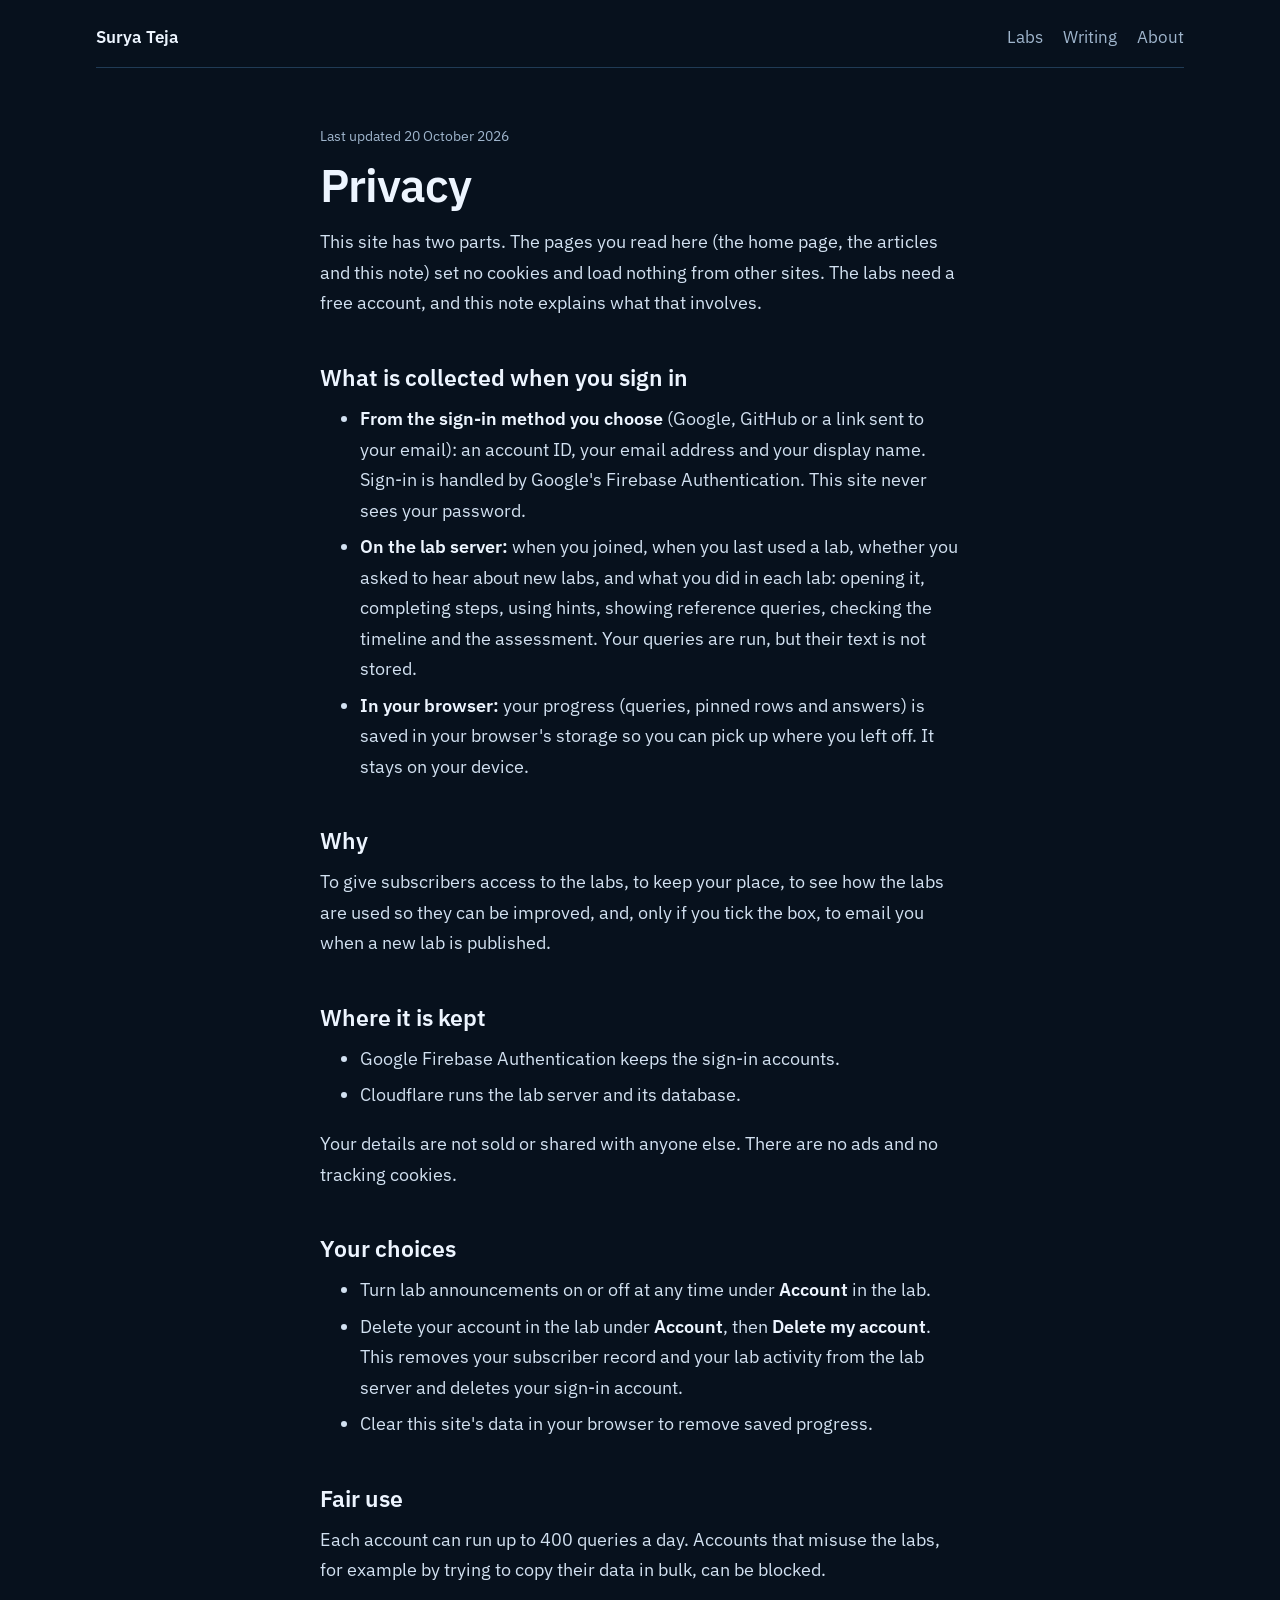
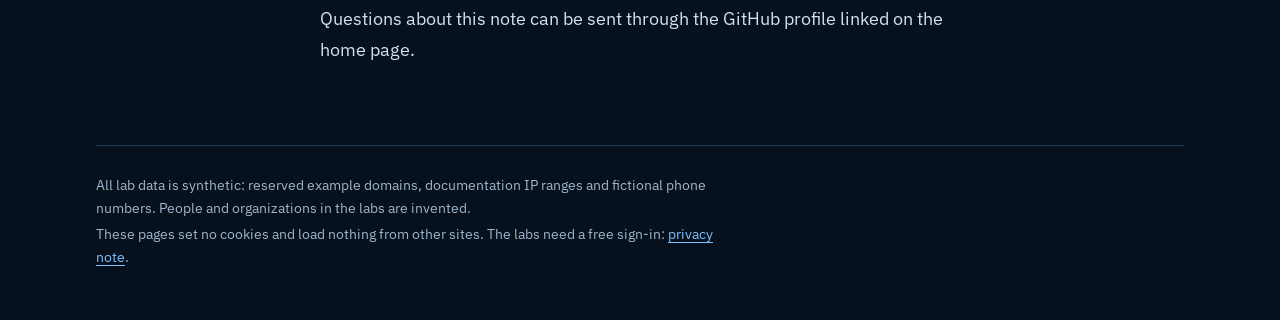
==== privacy/index.html @ 30e9e79c "Site: landing page, article, privacy note and the s01 lab sign-in page History was reset on 2026-10-" ====
<!doctype html>
<html lang="en">
<head>
<meta charset="utf-8">
<meta http-equiv="Content-Security-Policy" content="default-src 'none'; style-src 'self'; font-src 'self'; img-src 'self' data:; base-uri 'none'; form-action 'none'">
<meta name="viewport" content="width=device-width, initial-scale=1">
<meta name="color-scheme" content="dark">
<title>Privacy: Surya Teja</title>
<meta name="description" content="What the labs collect when you sign in, why, where it is kept and how to delete it.">
<link rel="canonical" href="https://suryatejakaniki.github.io/privacy/">
<meta property="og:type" content="website">
<meta property="og:title" content="Privacy: Surya Teja">
<meta property="og:description" content="What the labs collect when you sign in, why, where it is kept and how to delete it.">
<meta property="og:url" content="https://suryatejakaniki.github.io/privacy/">
<link rel="icon" href="data:image/svg+xml,%3Csvg xmlns='http://www.w3.org/2000/svg' viewBox='0 0 32 32'%3E%3Crect width='32' height='32' rx='8' fill='%2307111d'/%3E%3Ccircle cx='14' cy='14' r='7' fill='none' stroke='%232583ff' stroke-width='3'/%3E%3Cpath d='M19.5 19.5l6 6' stroke='%2328dfc8' stroke-width='3' stroke-linecap='round'/%3E%3C/svg%3E">
<link rel="preload" href="/assets/fonts/ibm-plex-sans-latin-400-normal.woff2" as="font" type="font/woff2" crossorigin>
<link rel="stylesheet" href="/assets/site.css">
</head>
<body>
<a class="skip" href="#main">Skip to content</a>
<header class="site-head">
  <a class="wordmark" href="/">Surya Teja</a>
  <nav aria-label="Site">
    <a href="/#labs">Labs</a>
    <a href="/#writing">Writing</a>
    <a href="/#about">About</a>
  </nav>
</header>
<main id="main" class="post">
  <article>
    <header class="post-head">
      <p class="post-meta"><span>Last updated <time datetime="2026-10-20">20 October 2026</time></span></p>
      <h1>Privacy</h1>
    </header>
    <div class="prose">
<p>This site has two parts. The pages you read here (the home page, the articles and this note) set no cookies and load nothing from other sites. The labs need a free account, and this note explains what that involves.</p>
<h2>What is collected when you sign in</h2>
<ul>
<li><strong>From the sign-in method you choose</strong> (Google, GitHub or a link sent to your email): an account ID, your email address and your display name. Sign-in is handled by Google&#39;s Firebase Authentication. This site never sees your password.</li>
<li><strong>On the lab server:</strong> when you joined, when you last used a lab, whether you asked to hear about new labs, and what you did in each lab: opening it, completing steps, using hints, showing reference queries, checking the timeline and the assessment. Your queries are run, but their text is not stored.</li>
<li><strong>In your browser:</strong> your progress (queries, pinned rows and answers) is saved in your browser&#39;s storage so you can pick up where you left off. It stays on your device.</li>
</ul>
<h2>Why</h2>
<p>To give subscribers access to the labs, to keep your place, to see how the labs are used so they can be improved, and, only if you tick the box, to email you when a new lab is published.</p>
<h2>Where it is kept</h2>
<ul>
<li>Google Firebase Authentication keeps the sign-in accounts.</li>
<li>Cloudflare runs the lab server and its database.</li>
</ul>
<p>Your details are not sold or shared with anyone else. There are no ads and no tracking cookies.</p>
<h2>Your choices</h2>
<ul>
<li>Turn lab announcements on or off at any time under <strong>Account</strong> in the lab.</li>
<li>Delete your account in the lab under <strong>Account</strong>, then <strong>Delete my account</strong>. This removes your subscriber record and your lab activity from the lab server and deletes your sign-in account.</li>
<li>Clear this site&#39;s data in your browser to remove saved progress.</li>
</ul>
<h2>Fair use</h2>
<p>Each account can run up to 400 queries a day. Accounts that misuse the labs, for example by trying to copy their data in bulk, can be blocked.</p>
<p>Questions about this note can be sent through the GitHub profile linked on the home page.</p>

    </div>
  </article>
</main>
<footer class="site-foot">
  <p>All lab data is synthetic: reserved example domains, documentation IP ranges and fictional phone numbers. People and organizations in the labs are invented.</p>
  <p>These pages set no cookies and load nothing from other sites. The labs need a free sign-in: <a href="/privacy/">privacy note</a>.</p>
</footer>
</body>
</html>
---- assets/site.css ----
/* Site pages: landing and articles. Same palette as the labs; IBM Plex Sans and Mono,
   self-hosted. The one loud element is the table rail on each lab entry, coloured the
   way the lab colours its timeline. */
@font-face {
  font-family: 'IBM Plex Sans';
  font-style: normal;
  font-weight: 400;
  font-display: swap;
  src: url('fonts/ibm-plex-sans-latin-400-normal.woff2') format('woff2');
}
@font-face {
  font-family: 'IBM Plex Sans';
  font-style: normal;
  font-weight: 600;
  font-display: swap;
  src: url('fonts/ibm-plex-sans-latin-600-normal.woff2') format('woff2');
}
@font-face {
  font-family: 'IBM Plex Mono';
  font-style: normal;
  font-weight: 400;
  font-display: swap;
  src: url('fonts/ibm-plex-mono-latin-400-normal.woff2') format('woff2');
}

:root {
  --bg: #07111d;
  --panel: #0c1a2a;
  --line: #203b55;
  --text: #edf5ff;
  --body: #d2e1f1;
  --muted: #9fb5cc;
  --link: #7cc0ff;
  --blue: #2583ff;
  --teal: #28dfc8;
  --purple: #b58aff;
  --orange: #ff9b52;
  --green: #4ce0b0;
  --sans: 'IBM Plex Sans', system-ui, -apple-system, 'Segoe UI', Roboto, sans-serif;
  --mono: 'IBM Plex Mono', ui-monospace, SFMono-Regular, Consolas, 'Liberation Mono', monospace;
  --measure: 40rem;
  --page: 68rem;
}

* { box-sizing: border-box; }
html { -webkit-text-size-adjust: 100%; }
body {
  margin: 0;
  background: var(--bg);
  color: var(--body);
  font: 400 1.0625rem/1.6 var(--sans);
}
a { color: var(--link); text-underline-offset: 0.18em; text-decoration-thickness: 1px; }
a:hover { color: #a9d6ff; }
a:focus-visible { outline: 2px solid var(--teal); outline-offset: 3px; border-radius: 3px; }
code { font-family: var(--mono); font-size: 0.88em; color: var(--text); }
.skip { position: absolute; left: -999px; top: 8px; background: var(--blue); color: #fff; padding: 8px 12px; border-radius: 6px; z-index: 10; }
.skip:focus { left: 8px; }

/* header and footer */
.site-head, .site-foot, main { width: min(100% - 2rem, var(--page)); margin-inline: auto; }
.site-head {
  display: flex;
  align-items: baseline;
  justify-content: space-between;
  gap: 1rem;
  padding: 1.5rem 0 1rem;
  border-bottom: 1px solid var(--line);
}
.wordmark { color: var(--text); font-weight: 600; font-size: 1.05rem; text-decoration: none; }
.site-head nav { display: flex; gap: 1.25rem; }
.site-head nav a { color: var(--muted); text-decoration: none; }
.site-head nav a:hover { color: var(--text); }
.site-foot { margin-top: 5rem; padding: 1.5rem 0 3rem; border-top: 1px solid var(--line); color: var(--muted); font-size: 0.875rem; }
.site-foot p { margin: 0.25rem 0; max-width: var(--measure); }

/* landing */
.intro { padding: 4.5rem 0 1rem; }
.intro h1 {
  margin: 0;
  max-width: 14ch;
  color: var(--text);
  font-size: clamp(2.4rem, 6vw, 4.25rem);
  font-weight: 600;
  line-height: 1.04;
  letter-spacing: -0.025em;
}
.lede { max-width: var(--measure); margin: 1.25rem 0 0; font-size: 1.2rem; line-height: 1.55; color: var(--body); }
.home h2 { margin: 3.5rem 0 1.25rem; color: var(--text); font-size: 1.35rem; font-weight: 600; }

.lab {
  display: grid;
  grid-template-columns: minmax(0, 1.5fr) minmax(0, 1fr);
  gap: 2.5rem;
  padding: 2rem;
  border: 1px solid var(--line);
  border-radius: 14px;
  background: var(--panel);
}
.lab-number { margin: 0; color: var(--teal); font-weight: 600; font-size: 0.95rem; }
.lab h3 { margin: 0.35rem 0 0; font-size: 1.6rem; line-height: 1.2; font-weight: 600; letter-spacing: -0.01em; }
.lab h3 a { color: var(--text); text-decoration: none; }
.lab h3 a:hover { text-decoration: underline; }
.lab-sub { margin: 0.5rem 0 0; font-size: 1.1rem; }
.lab-facts { display: flex; flex-wrap: wrap; gap: 1rem 2rem; margin: 1.5rem 0 0; }
.lab-facts dt { color: var(--muted); font-size: 0.85rem; }
.lab-facts dd { margin: 0; color: var(--text); }
.lab-links { display: flex; flex-wrap: wrap; align-items: center; gap: 0.75rem 1.5rem; margin: 1.75rem 0 0; }
.button {
  display: inline-block;
  padding: 0.6rem 1.1rem;
  border-radius: 8px;
  background: var(--blue);
  color: #fff;
  font-weight: 600;
  text-decoration: none;
}
.button:hover { background: #1c6fe0; color: #fff; }

.lab-tables > p { margin: 0 0 0.75rem; color: var(--muted); font-size: 0.875rem; }
.rail { list-style: none; margin: 0; padding: 0; display: grid; gap: 0.5rem; }
.rail li {
  padding: 0.55rem 0.85rem;
  border-left: 4px solid var(--line);
  border-radius: 4px;
  background: #0a1626;
}
.rail code { font-size: 0.9rem; }
.rail li.rail-ticket { border-left-color: var(--purple); }
.rail li.rail-audit { border-left-color: var(--orange); }
.rail li.rail-signin { border-left-color: var(--blue); }
.rail li.rail-crm { border-left-color: var(--teal); }
.rail li.rail-warehouse { border-left-color: var(--green); }

.posts { list-style: none; margin: 0; padding: 0; }
.posts li { padding: 1.25rem 0; border-top: 1px solid var(--line); max-width: 48rem; }
.posts li:last-child { border-bottom: 1px solid var(--line); }
.posts time { display: block; color: var(--muted); font-size: 0.875rem; }
.posts a { display: inline-block; margin-top: 0.2rem; font-size: 1.2rem; font-weight: 600; }
.posts p { margin: 0.35rem 0 0; }

.about { max-width: var(--measure); }
.about p { margin: 0 0 1rem; }
.links { list-style: none; display: flex; gap: 1.5rem; margin: 0.5rem 0 0; padding: 0; }

/* article */
.post article { max-width: var(--measure); margin: 0 auto; }
.post-head { padding: 3.5rem 0 1rem; }
.post-meta { display: flex; gap: 1.25rem; margin: 0; color: var(--muted); font-size: 0.9rem; }
.post-head h1 {
  margin: 0.75rem 0 0;
  color: var(--text);
  font-size: clamp(2rem, 4.6vw, 2.9rem);
  font-weight: 600;
  line-height: 1.12;
  letter-spacing: -0.02em;
}
.prose { font-size: 1.125rem; line-height: 1.7; }
.prose h2 { margin: 2.75rem 0 0.75rem; color: var(--text); font-size: 1.45rem; font-weight: 600; line-height: 1.25; }
.prose h3 { margin: 2rem 0 0.5rem; color: var(--text); font-size: 1.15rem; }
.prose p, .prose ul, .prose ol { margin: 0 0 1.15rem; }
.prose li { margin: 0.35rem 0; }
.prose strong { color: var(--text); font-weight: 600; }
.prose pre { overflow-x: auto; padding: 1rem 1.15rem; border: 1px solid var(--line); border-radius: 10px; background: #0a1626; font-size: 0.92rem; line-height: 1.55; }
.prose pre code { font-size: inherit; }
.prose :not(pre) > code { padding: 0.05em 0.3em; border: 1px solid #1b3550; border-radius: 4px; background: #0a1f33; }
.prose .try-it {
  margin: 1.75rem 0;
  padding: 1.1rem 1.25rem;
  border-left: 4px solid var(--teal);
  border-radius: 6px;
  background: var(--panel);
  font-size: 1.15rem;
}
.prose .try-it a { font-weight: 600; }

@media (max-width: 760px) {
  .lab { grid-template-columns: minmax(0, 1fr); gap: 1.75rem; padding: 1.25rem; }
  .intro { padding: 3rem 0 0.5rem; }
  .site-head { flex-wrap: wrap; }
  .site-head nav { gap: 1rem; }
}
@media (prefers-reduced-motion: reduce) {
  * { transition: none !important; scroll-behavior: auto !important; }
}
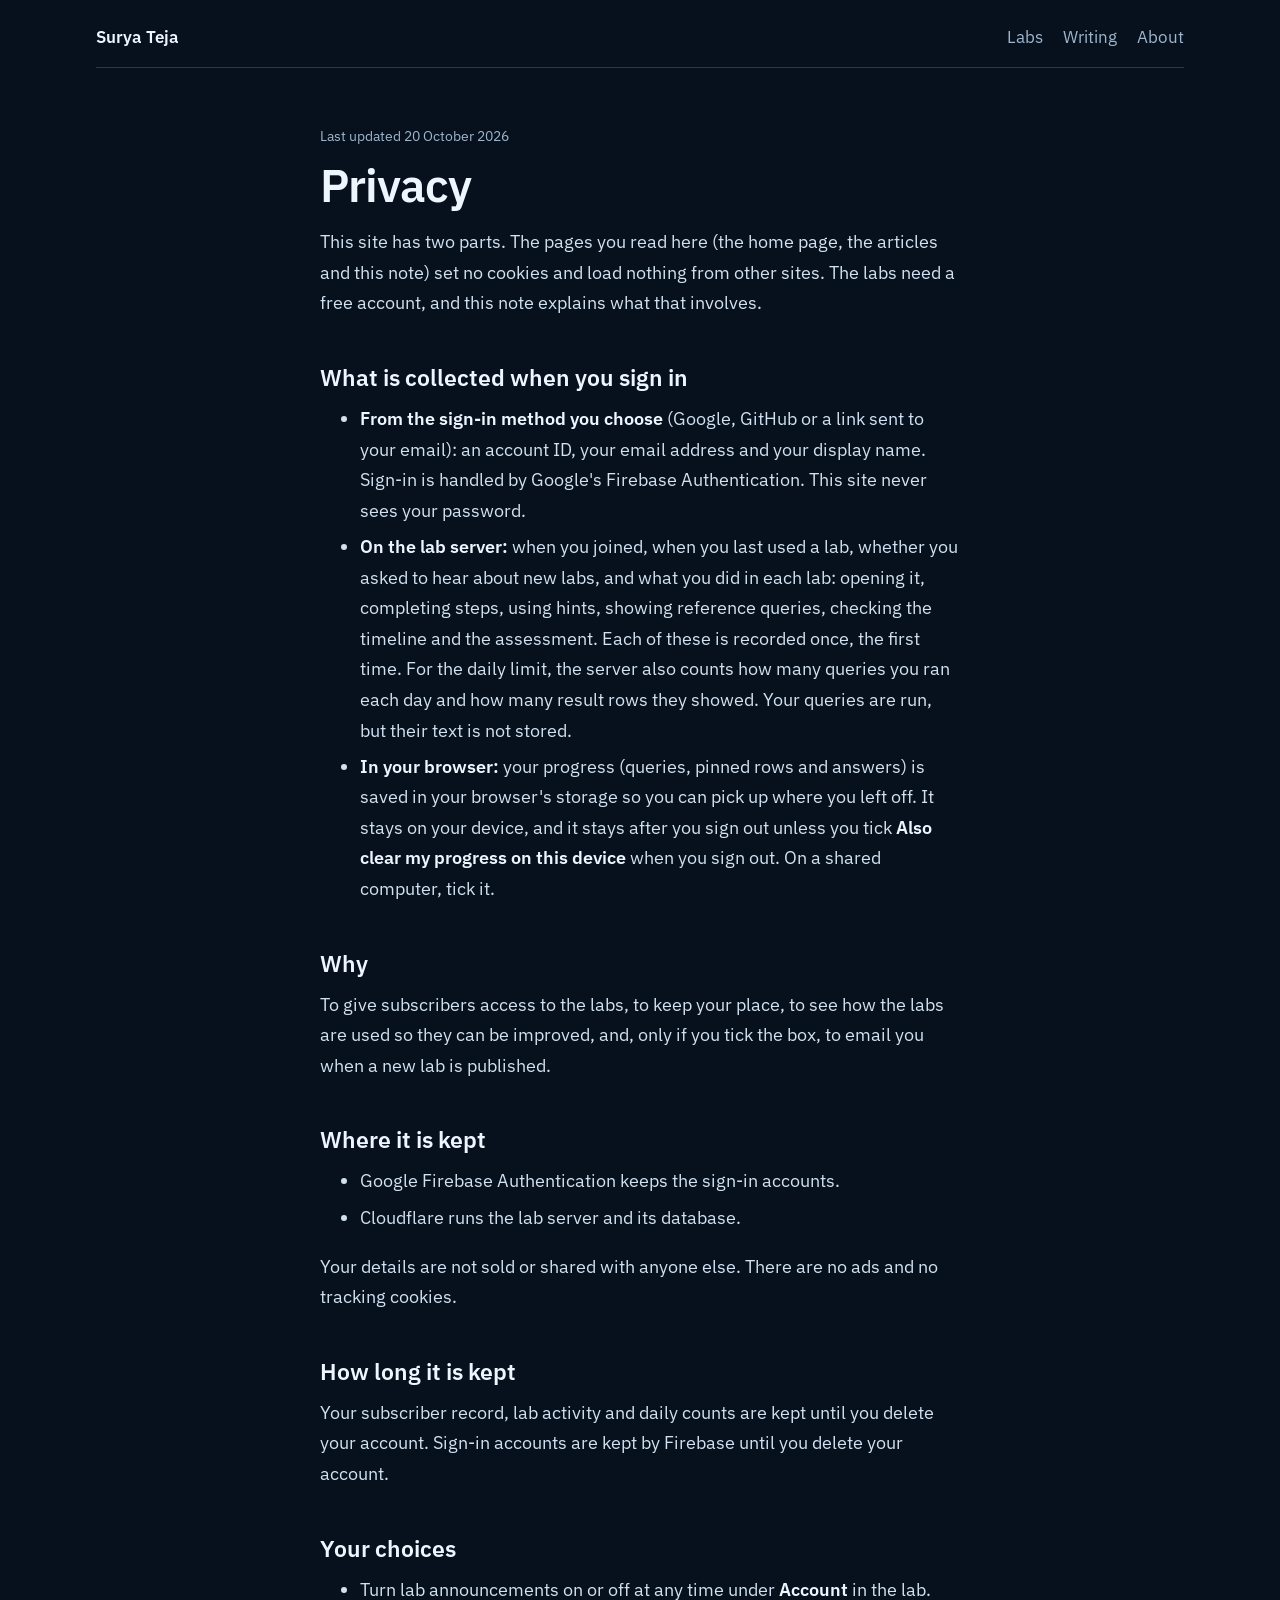
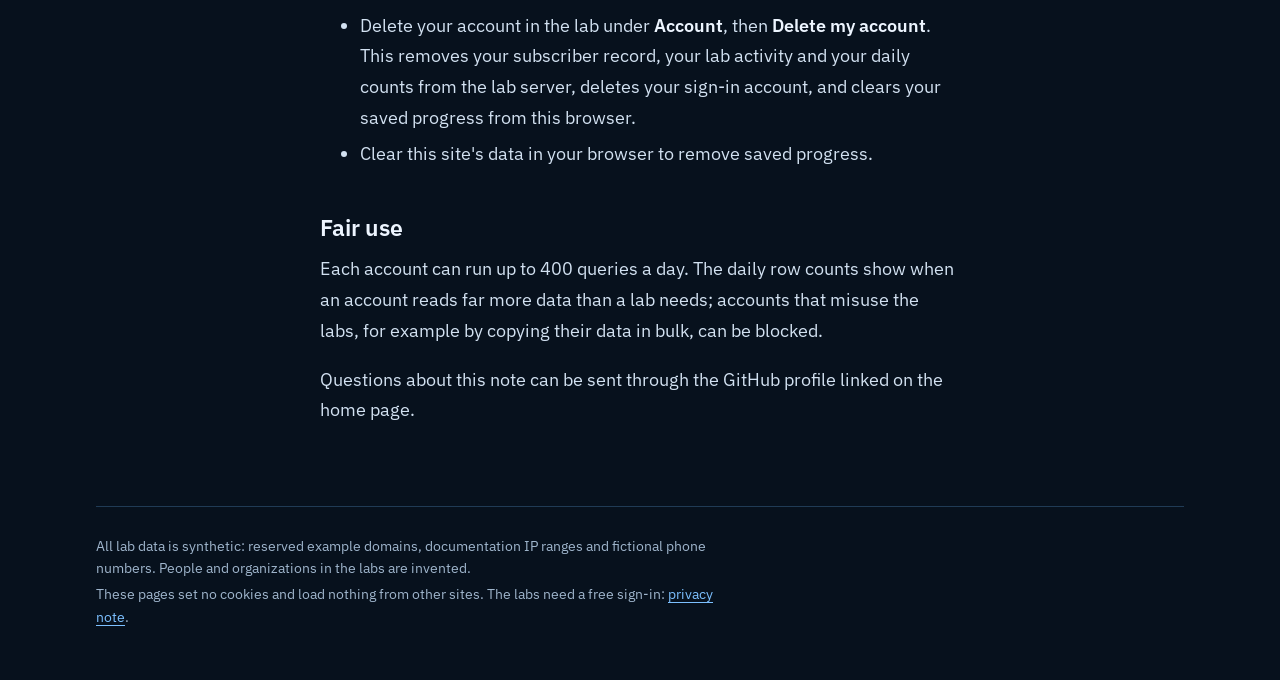
==== commit 438b8c49: "Review fixes: contrast, accessibility, sign-out choice, privacy note, article timing" ====
--- a/privacy/index.html
+++ b/privacy/index.html
@@ -37,8 +37,8 @@
 <h2>What is collected when you sign in</h2>
 <ul>
 <li><strong>From the sign-in method you choose</strong> (Google, GitHub or a link sent to your email): an account ID, your email address and your display name. Sign-in is handled by Google&#39;s Firebase Authentication. This site never sees your password.</li>
-<li><strong>On the lab server:</strong> when you joined, when you last used a lab, whether you asked to hear about new labs, and what you did in each lab: opening it, completing steps, using hints, showing reference queries, checking the timeline and the assessment. Your queries are run, but their text is not stored.</li>
-<li><strong>In your browser:</strong> your progress (queries, pinned rows and answers) is saved in your browser&#39;s storage so you can pick up where you left off. It stays on your device.</li>
+<li><strong>On the lab server:</strong> when you joined, when you last used a lab, whether you asked to hear about new labs, and what you did in each lab: opening it, completing steps, using hints, showing reference queries, checking the timeline and the assessment. Each of these is recorded once, the first time. For the daily limit, the server also counts how many queries you ran each day and how many result rows they showed. Your queries are run, but their text is not stored.</li>
+<li><strong>In your browser:</strong> your progress (queries, pinned rows and answers) is saved in your browser&#39;s storage so you can pick up where you left off. It stays on your device, and it stays after you sign out unless you tick <strong>Also clear my progress on this device</strong> when you sign out. On a shared computer, tick it.</li>
 </ul>
 <h2>Why</h2>
 <p>To give subscribers access to the labs, to keep your place, to see how the labs are used so they can be improved, and, only if you tick the box, to email you when a new lab is published.</p>
@@ -48,14 +48,16 @@
 <li>Cloudflare runs the lab server and its database.</li>
 </ul>
 <p>Your details are not sold or shared with anyone else. There are no ads and no tracking cookies.</p>
+<h2>How long it is kept</h2>
+<p>Your subscriber record, lab activity and daily counts are kept until you delete your account. Sign-in accounts are kept by Firebase until you delete your account.</p>
 <h2>Your choices</h2>
 <ul>
 <li>Turn lab announcements on or off at any time under <strong>Account</strong> in the lab.</li>
-<li>Delete your account in the lab under <strong>Account</strong>, then <strong>Delete my account</strong>. This removes your subscriber record and your lab activity from the lab server and deletes your sign-in account.</li>
+<li>Delete your account in the lab under <strong>Account</strong>, then <strong>Delete my account</strong>. This removes your subscriber record, your lab activity and your daily counts from the lab server, deletes your sign-in account, and clears your saved progress from this browser.</li>
 <li>Clear this site&#39;s data in your browser to remove saved progress.</li>
 </ul>
 <h2>Fair use</h2>
-<p>Each account can run up to 400 queries a day. Accounts that misuse the labs, for example by trying to copy their data in bulk, can be blocked.</p>
+<p>Each account can run up to 400 queries a day. The daily row counts show when an account reads far more data than a lab needs; accounts that misuse the labs, for example by copying their data in bulk, can be blocked.</p>
 <p>Questions about this note can be sent through the GitHub profile linked on the home page.</p>
 
     </div>
--- a/assets/site.css
+++ b/assets/site.css
@@ -32,6 +32,8 @@
   --muted: #9fb5cc;
   --link: #7cc0ff;
   --blue: #2583ff;
+  /* filled buttons with white text: 5.36:1 contrast (WCAG AA needs 4.5:1); #2583ff gave 3.64:1 */
+  --blue-fill: #1a66d6;
   --teal: #28dfc8;
   --purple: #b58aff;
   --orange: #ff9b52;
@@ -54,7 +56,7 @@
 a:hover { color: #a9d6ff; }
 a:focus-visible { outline: 2px solid var(--teal); outline-offset: 3px; border-radius: 3px; }
 code { font-family: var(--mono); font-size: 0.88em; color: var(--text); }
-.skip { position: absolute; left: -999px; top: 8px; background: var(--blue); color: #fff; padding: 8px 12px; border-radius: 6px; z-index: 10; }
+.skip { position: absolute; left: -999px; top: 8px; background: var(--blue-fill); color: #fff; padding: 8px 12px; border-radius: 6px; z-index: 10; }
 .skip:focus { left: 8px; }
 
 /* header and footer */
@@ -110,7 +112,7 @@
   display: inline-block;
   padding: 0.6rem 1.1rem;
   border-radius: 8px;
-  background: var(--blue);
+  background: var(--blue-fill);
   color: #fff;
   font-weight: 600;
   text-decoration: none;
@@ -155,6 +157,9 @@
   line-height: 1.12;
   letter-spacing: -0.02em;
 }
+.post-cover { margin: 0.5rem 0 2rem; }
+.post-cover img { display: block; width: 100%; height: auto; border-radius: 12px; border: 1px solid var(--line); }
+.post-cover figcaption { margin-top: 0.5rem; color: var(--muted); font-size: 0.85rem; }
 .prose { font-size: 1.125rem; line-height: 1.7; }
 .prose h2 { margin: 2.75rem 0 0.75rem; color: var(--text); font-size: 1.45rem; font-weight: 600; line-height: 1.25; }
 .prose h3 { margin: 2rem 0 0.5rem; color: var(--text); font-size: 1.15rem; }
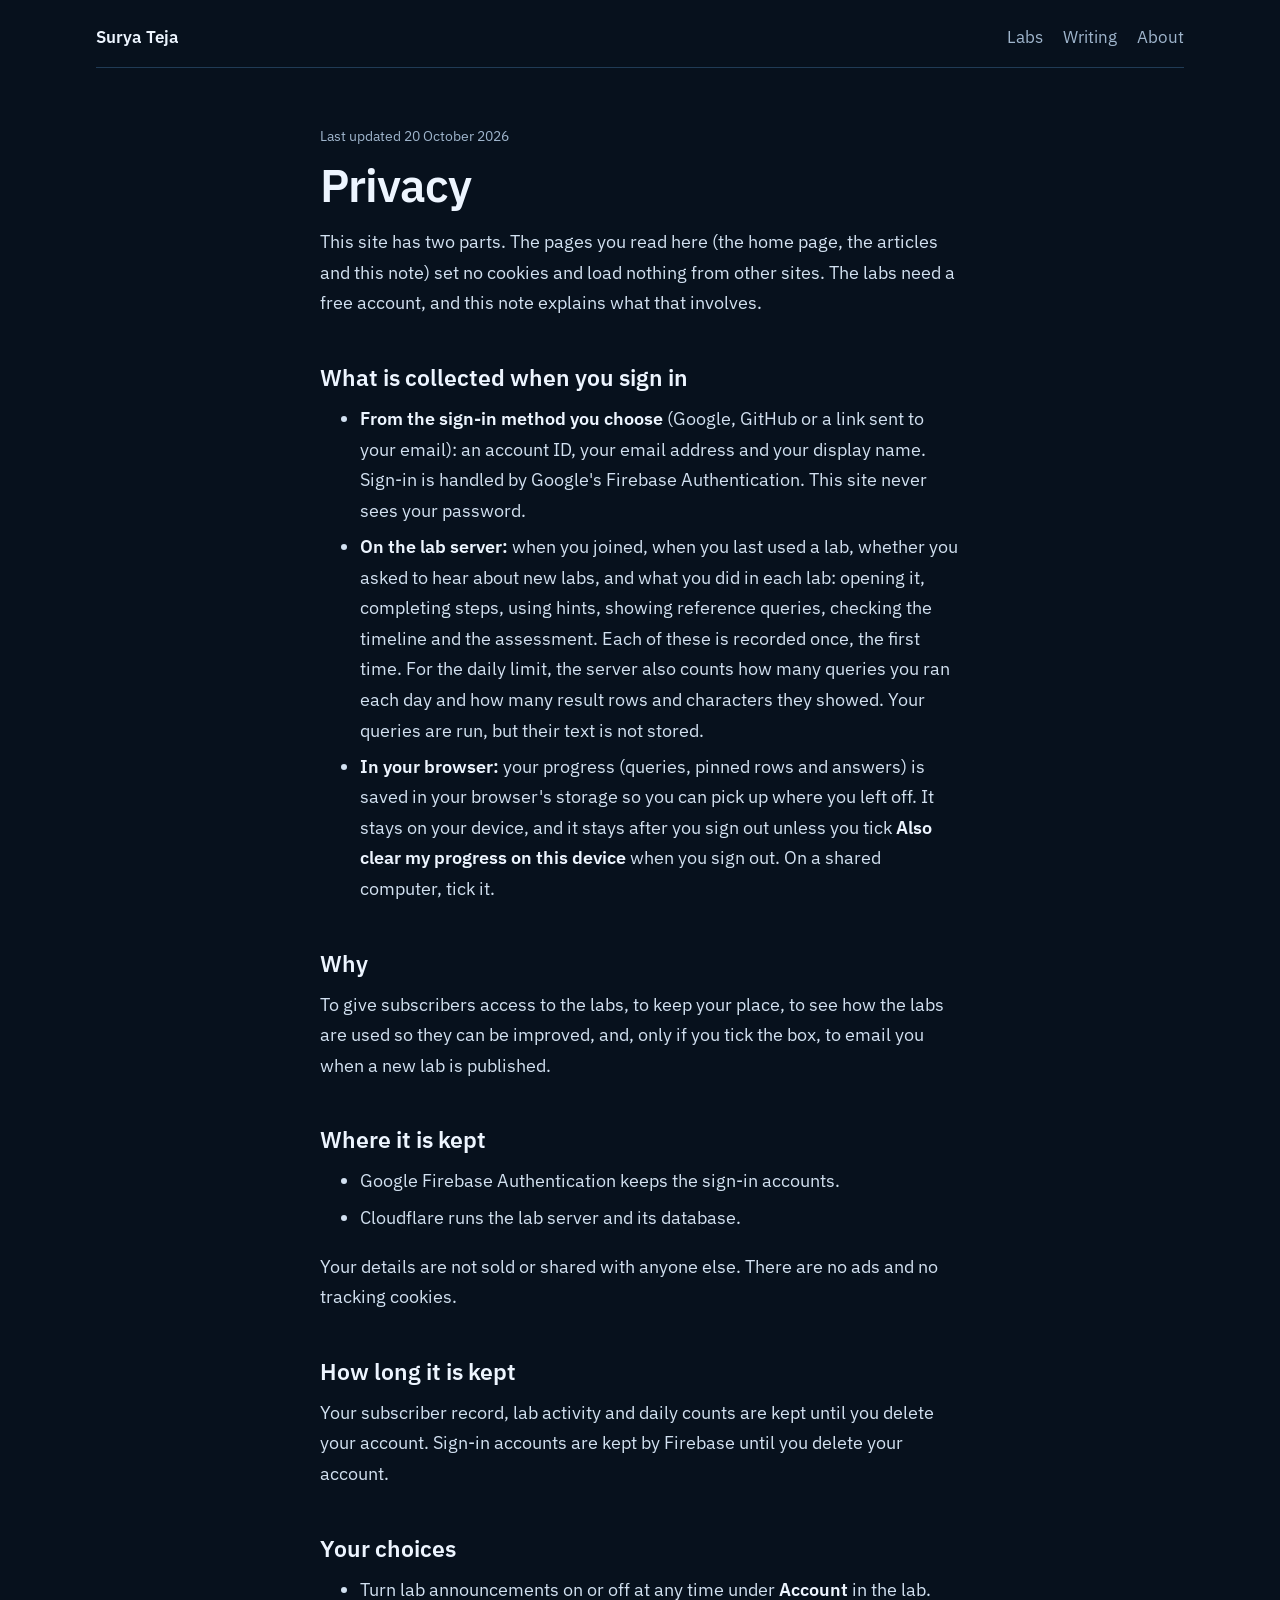
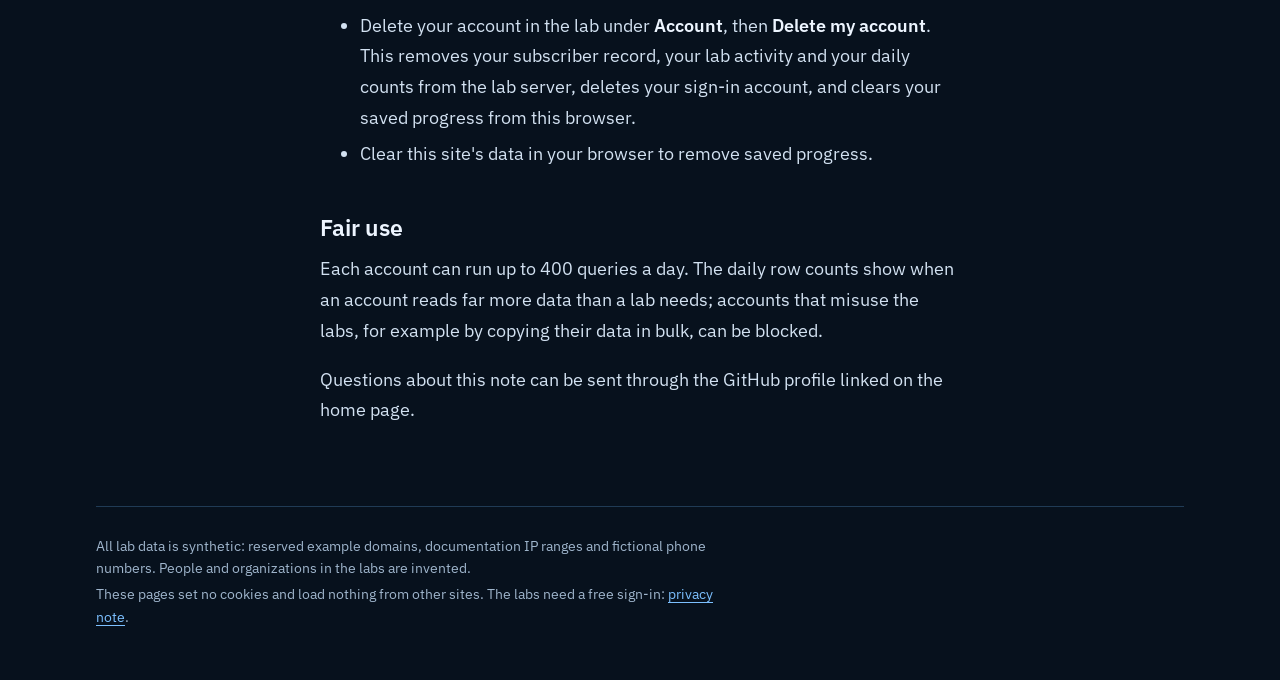
==== commit c52079b6: "Lab: size limits, clearer table names, Firebase 13; privacy note counts characters" ====
--- a/privacy/index.html
+++ b/privacy/index.html
@@ -37,7 +37,7 @@
 <h2>What is collected when you sign in</h2>
 <ul>
 <li><strong>From the sign-in method you choose</strong> (Google, GitHub or a link sent to your email): an account ID, your email address and your display name. Sign-in is handled by Google&#39;s Firebase Authentication. This site never sees your password.</li>
-<li><strong>On the lab server:</strong> when you joined, when you last used a lab, whether you asked to hear about new labs, and what you did in each lab: opening it, completing steps, using hints, showing reference queries, checking the timeline and the assessment. Each of these is recorded once, the first time. For the daily limit, the server also counts how many queries you ran each day and how many result rows they showed. Your queries are run, but their text is not stored.</li>
+<li><strong>On the lab server:</strong> when you joined, when you last used a lab, whether you asked to hear about new labs, and what you did in each lab: opening it, completing steps, using hints, showing reference queries, checking the timeline and the assessment. Each of these is recorded once, the first time. For the daily limit, the server also counts how many queries you ran each day and how many result rows and characters they showed. Your queries are run, but their text is not stored.</li>
 <li><strong>In your browser:</strong> your progress (queries, pinned rows and answers) is saved in your browser&#39;s storage so you can pick up where you left off. It stays on your device, and it stays after you sign out unless you tick <strong>Also clear my progress on this device</strong> when you sign out. On a shared computer, tick it.</li>
 </ul>
 <h2>Why</h2>
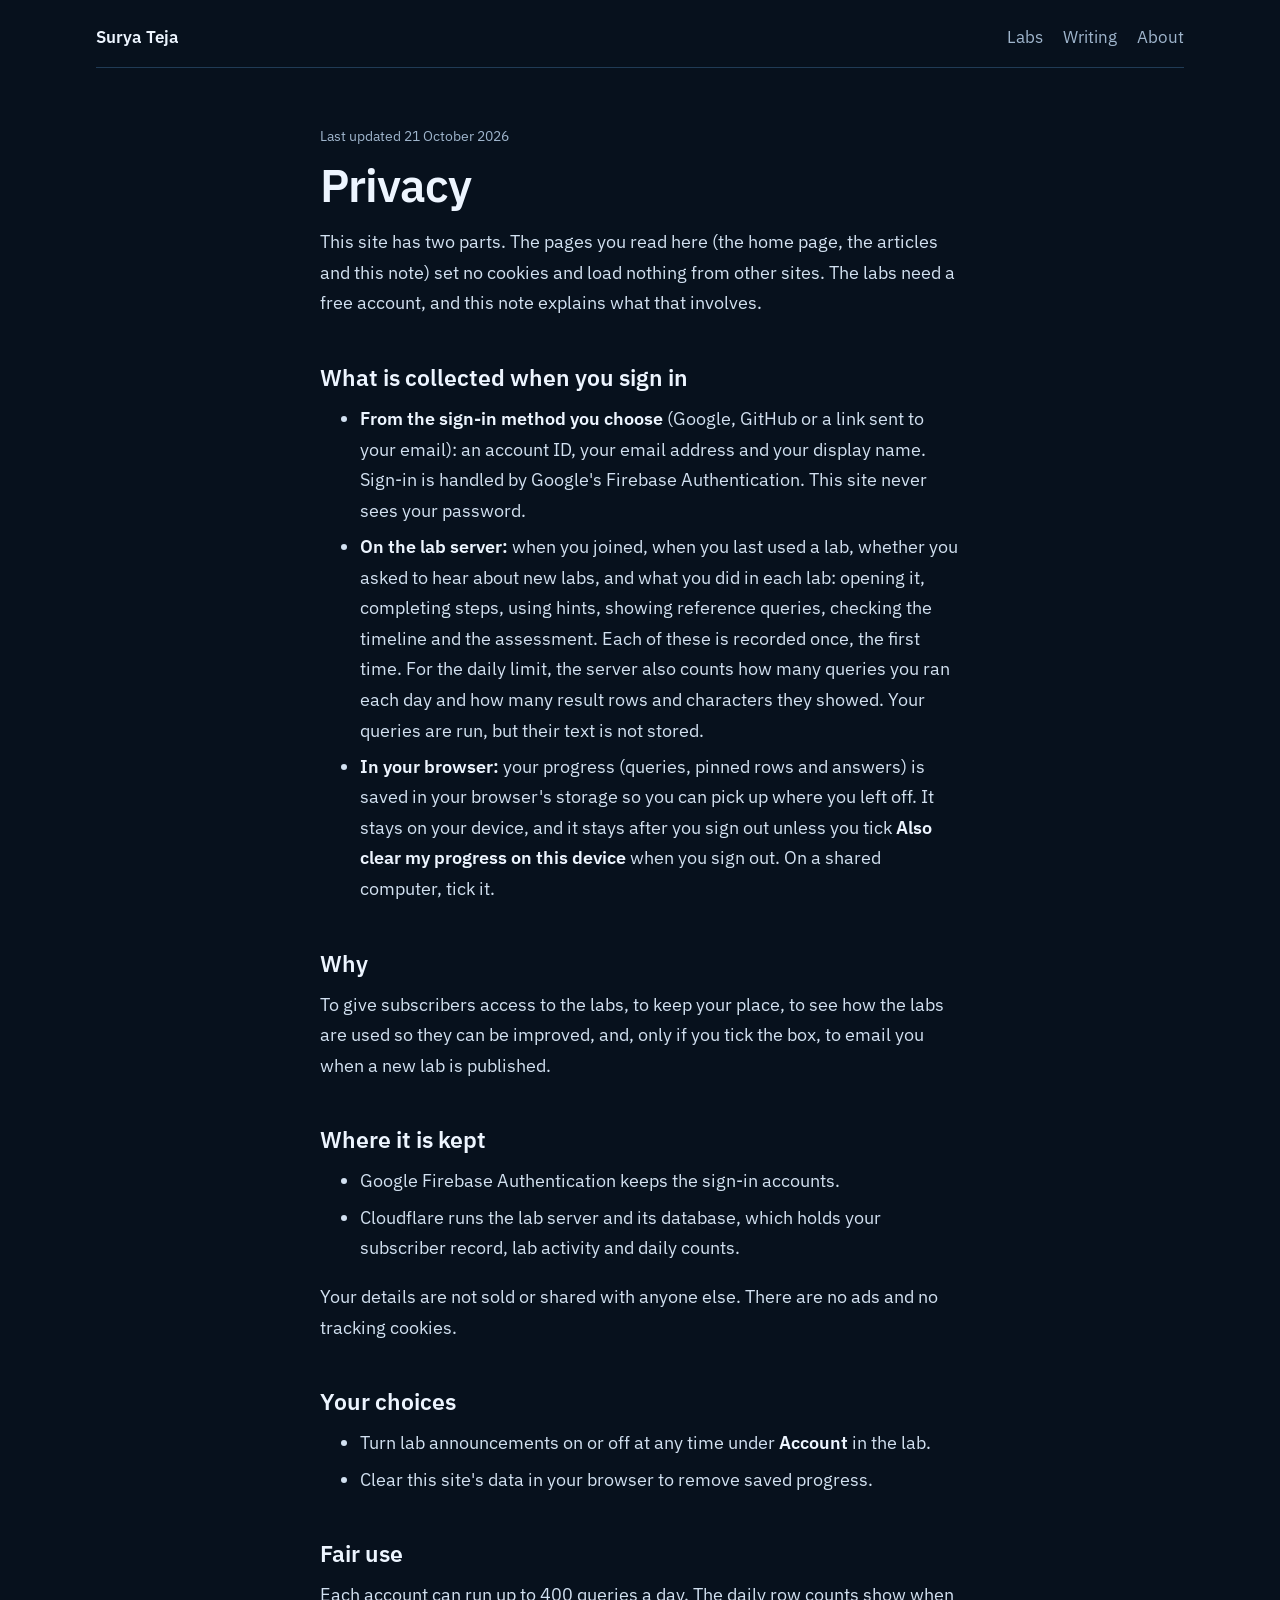
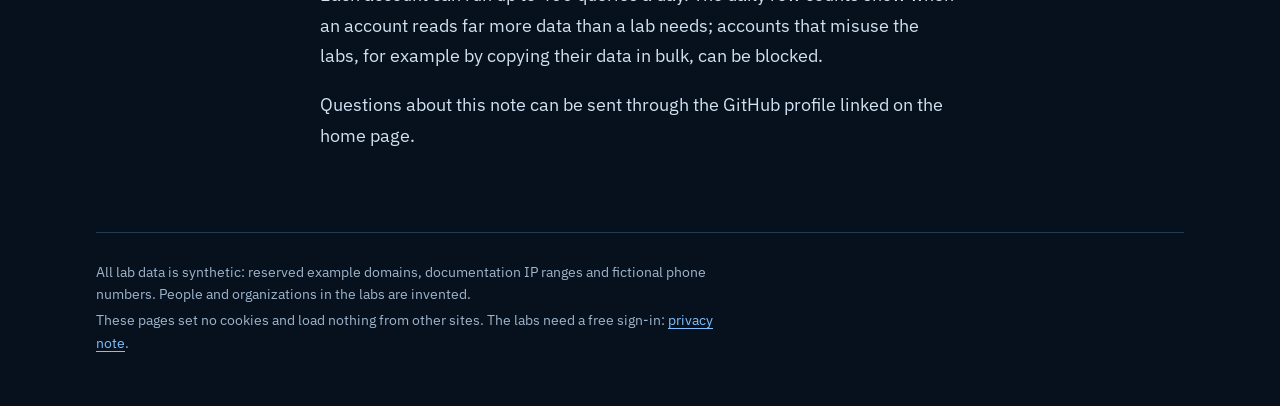
==== commit eb0ac1dd: "Lab account panel and privacy note update" ====
--- a/privacy/index.html
+++ b/privacy/index.html
@@ -6,11 +6,11 @@
 <meta name="viewport" content="width=device-width, initial-scale=1">
 <meta name="color-scheme" content="dark">
 <title>Privacy: Surya Teja</title>
-<meta name="description" content="What the labs collect when you sign in, why, where it is kept and how to delete it.">
+<meta name="description" content="What the labs collect when you sign in, why and where it is kept.">
 <link rel="canonical" href="https://suryatejakaniki.github.io/privacy/">
 <meta property="og:type" content="website">
 <meta property="og:title" content="Privacy: Surya Teja">
-<meta property="og:description" content="What the labs collect when you sign in, why, where it is kept and how to delete it.">
+<meta property="og:description" content="What the labs collect when you sign in, why and where it is kept.">
 <meta property="og:url" content="https://suryatejakaniki.github.io/privacy/">
 <link rel="icon" href="data:image/svg+xml,%3Csvg xmlns='http://www.w3.org/2000/svg' viewBox='0 0 32 32'%3E%3Crect width='32' height='32' rx='8' fill='%2307111d'/%3E%3Ccircle cx='14' cy='14' r='7' fill='none' stroke='%232583ff' stroke-width='3'/%3E%3Cpath d='M19.5 19.5l6 6' stroke='%2328dfc8' stroke-width='3' stroke-linecap='round'/%3E%3C/svg%3E">
 <link rel="preload" href="/assets/fonts/ibm-plex-sans-latin-400-normal.woff2" as="font" type="font/woff2" crossorigin>
@@ -29,7 +29,7 @@
 <main id="main" class="post">
   <article>
     <header class="post-head">
-      <p class="post-meta"><span>Last updated <time datetime="2026-10-20">20 October 2026</time></span></p>
+      <p class="post-meta"><span>Last updated <time datetime="2026-10-21">21 October 2026</time></span></p>
       <h1>Privacy</h1>
     </header>
     <div class="prose">
@@ -45,15 +45,12 @@
 <h2>Where it is kept</h2>
 <ul>
 <li>Google Firebase Authentication keeps the sign-in accounts.</li>
-<li>Cloudflare runs the lab server and its database.</li>
+<li>Cloudflare runs the lab server and its database, which holds your subscriber record, lab activity and daily counts.</li>
 </ul>
 <p>Your details are not sold or shared with anyone else. There are no ads and no tracking cookies.</p>
-<h2>How long it is kept</h2>
-<p>Your subscriber record, lab activity and daily counts are kept until you delete your account. Sign-in accounts are kept by Firebase until you delete your account.</p>
 <h2>Your choices</h2>
 <ul>
 <li>Turn lab announcements on or off at any time under <strong>Account</strong> in the lab.</li>
-<li>Delete your account in the lab under <strong>Account</strong>, then <strong>Delete my account</strong>. This removes your subscriber record, your lab activity and your daily counts from the lab server, deletes your sign-in account, and clears your saved progress from this browser.</li>
 <li>Clear this site&#39;s data in your browser to remove saved progress.</li>
 </ul>
 <h2>Fair use</h2>
